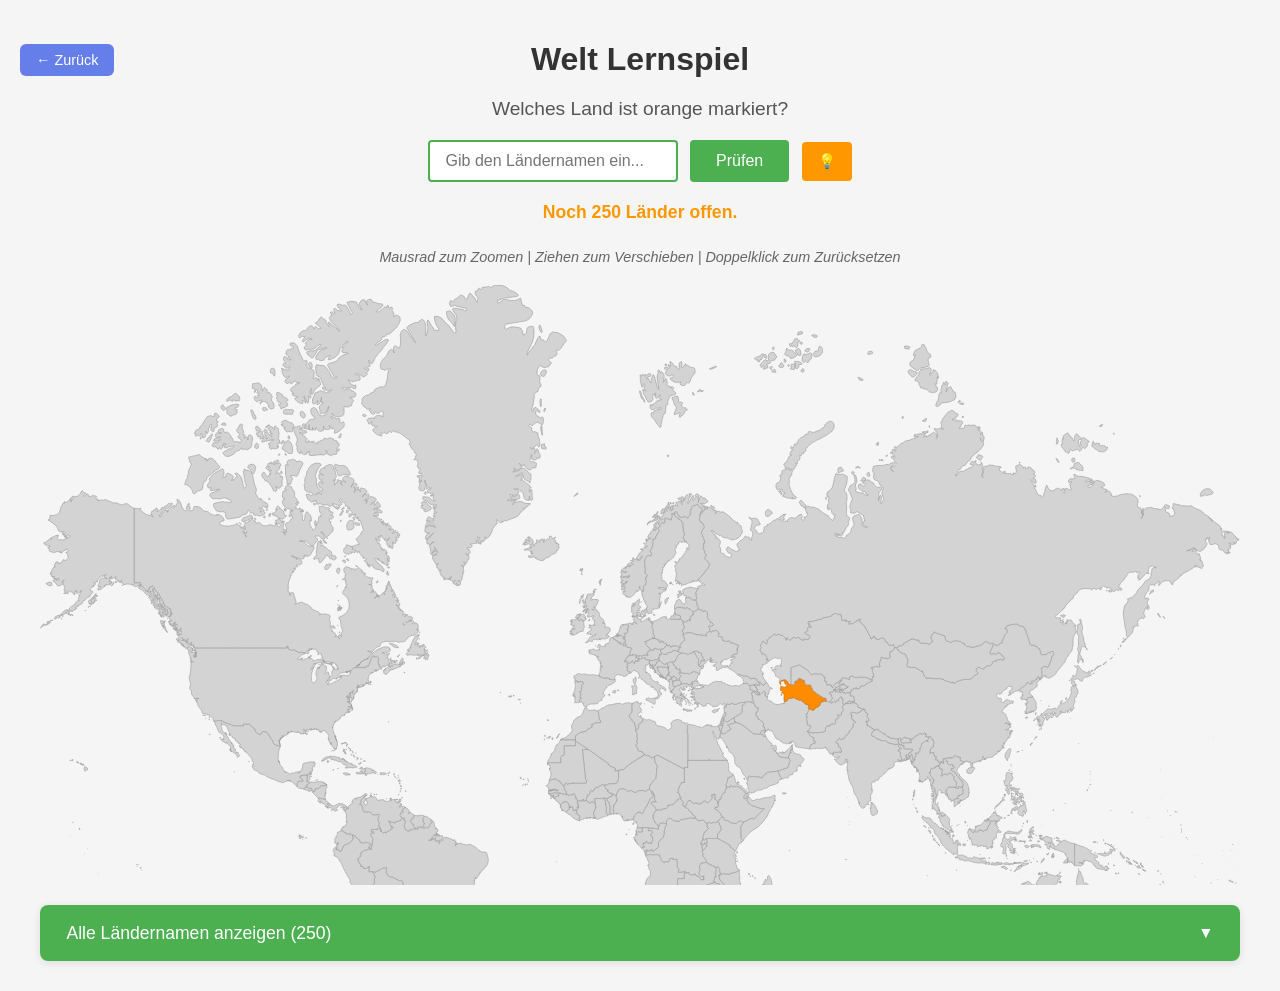
==== game.html @ cc3c7e0b "feat: add multi-map support with home screen and continent maps - Create maps/ folder structure with" ====
<!DOCTYPE html>
<html lang="de">
<head>
    <meta charset="UTF-8">
    <meta name="viewport" content="width=device-width, initial-scale=1.0">
    <title>Weltkarte Länderspiel</title>
    <link rel="stylesheet" href="css/styles.css">
</head>
<body>
    <div class="game-header">
        <a href="home.html" class="back-button" aria-label="Zurück zur Kartenauswahl">← Zurück</a>
        <h1 id="gameTitle">Weltkarte‑Lernspiel</h1>
    </div>
    
    <p id="question">Welches Land ist orange markiert?</p>

    <div class="input-container">
        <input 
            type="text" 
            id="countryInput" 
            placeholder="Gib den Ländernamen ein..." 
            autocomplete="off"
            aria-label="Länderantwort eingeben">
        <button id="checkButton" aria-label="Antwort prüfen">Prüfen</button>
        <button id="solutionButton" class="solution-button" aria-label="Lösung anzeigen">💡</button>
    </div>

    <p id="status"></p>
    <p id="controls">Mausrad zum Zoomen | Ziehen zum Verschieben | Doppelklick zum Zurücksetzen</p>

    <div id="mapContainer" role="application" aria-label="Interaktive Weltkarte"></div>

    <div class="accordion-container">
        <button class="accordion-button" id="countryListToggle" aria-expanded="false">
            Alle Ländernamen anzeigen
            <span class="accordion-icon">▼</span>
        </button>
        <div class="accordion-content" id="countryList">
            <!-- Will be populated by JavaScript -->
        </div>
    </div>

    <script type="module" src="js/game.js"></script>
</body>
</html>
---- css/styles.css ----
/* Global Styles */
body {
    font-family: Arial, sans-serif;
    text-align: center;
    margin: 0;
    padding: 20px;
    background-color: #f5f5f5;
}

.game-header {
    position: relative;
    margin-bottom: 20px;
}

.back-button {
    position: absolute;
    left: 0;
    top: 50%;
    transform: translateY(-50%);
    padding: 8px 16px;
    background: #667eea;
    color: white;
    text-decoration: none;
    border-radius: 6px;
    font-size: 0.9em;
    transition: background 0.3s;
}

.back-button:hover {
    background: #5568d3;
}

h1 {
    color: #333;
    margin-bottom: 10px;
}

/* Map Container */
#mapContainer {
    width: 100%;
    max-width: 1200px;
    margin: 20px auto;
    overflow: hidden;
    cursor: grab;
    height: 600px;
    position: relative;

}

#mapContainer:active {
    cursor: grabbing;
}

#mapContainer svg {
    width: 100%;
    height: auto;
}

/* Default country color */
#mapContainer svg path {
    fill: #d3d3d3;
    stroke: #999;
    stroke-width: 0.5;
}

/* Country States */
#mapContainer svg path.guessed {
    fill: #4CAF50 !important; /* Green - same as button */
    stroke: #2E7D32 !important; /* Darker green for border */
}

#mapContainer svg path.target {
    fill: #FF8C00 !important; /* Dark Orange */
    stroke: #CC6600 !important; /* Darker orange for border */
}

/* Highlight circle for small countries */
.country-highlight-circle {
    fill: none !important;
    stroke: red !important;
    stroke-width: 2;
    stroke-dasharray: 5, 5;
    animation: pulse 2s ease-in-out infinite;
}

@keyframes pulse {
    0%, 100% {
        stroke-opacity: 1;
        stroke-width: 2;
    }
    50% {
        stroke-opacity: 0.5;
        stroke-width: 3;
    }
}

/* Input and Controls */
.input-container {
    margin: 20px 0;
    display: block;
}

input {
    padding: 0.6em 1em;
    font-size: 1em;
    margin-right: 8px;
    border: 2px solid #ccc;
    border-radius: 4px;
    min-width: 250px;
    box-sizing: border-box;
}

input:focus {
    outline: none;
    border-color: #4CAF50;
}

button {
    padding: 0.6em 1.5em;
    font-size: 1em;
    background-color: #4CAF50;
    color: white;
    border: 2px solid transparent;
    border-radius: 4px;
    cursor: pointer;
    transition: background-color 0.3s;
    box-sizing: border-box;
}

button:hover {
    background-color: #45a049;
}

button:active {
    background-color: #3d8b40;
}

.solution-button {
    background-color: #FF9800;
    margin-left: 0.5rem;
    padding: 0.6em 1em;
    font-size: 0.9em;
}

.solution-button:hover {
    background-color: #F57C00;
}

.solution-button:active {
    background-color: #E65100;
}

/* Status Messages */
#question {
    font-size: 1.2em;
    color: #555;
    margin: 10px 0;
}

#status {
    margin-top: 12px;
    font-weight: bold;
    font-size: 1.1em;
    min-height: 30px;
}

#controls {
    margin-top: 10px;
    font-size: 0.9em;
    color: #666;
    font-style: italic;
}

/* Success Message */
.success {
    color: #4CAF50;
}

.error {
    color: #f44336;
}

.info {
    color: #FF9800;
}

/* Accordion Styles */
.accordion-container {
    max-width: 1200px;
    margin: 10px auto;
    background-color: #fff;
    border-radius: 8px;
    box-shadow: 0 2px 8px rgba(0, 0, 0, 0.1);
    overflow: hidden;
}

.accordion-button {
    width: 100%;
    padding: 1em 1.5em;
    font-size: 1.1em;
    background-color: #4CAF50;
    color: white;
    border: none;
    cursor: pointer;
    text-align: left;
    display: flex;
    justify-content: space-between;
    align-items: center;
    transition: background-color 0.3s;
}

.accordion-button:hover {
    background-color: #45a049;
}

.accordion-icon {
    transition: transform 0.3s;
    font-size: 0.9em;
}

.accordion-button[aria-expanded="true"] .accordion-icon {
    transform: rotate(180deg);
}

.accordion-content {
    max-height: 0;
    overflow: hidden;
    transition: max-height 0.3s ease-out;
    background-color: #fff;
}

.accordion-content.active {
    max-height: 600px;
    overflow-y: auto;
}

.country-list {
    display: grid;
    grid-template-columns: repeat(auto-fill, minmax(200px, 1fr));
    gap: 10px;
    padding: 20px;
    list-style: none;
    margin: 0;
}

.country-list li {
    padding: 8px 12px;
    background-color: #f9f9f9;
    border-left: 3px solid #ddd;
    border-radius: 4px;
    font-size: 0.95em;
}

.country-list li.guessed-country {
    background-color: #e8f5e9;
    border-left-color: #4CAF50;
    color: #2e7d32;
}

/* Responsive Design */
@media (max-width: 768px) {
    body {
        padding: 10px;
    }

    .game-header {
        margin-bottom: 15px;
    }

    .back-button {
        position: static;
        transform: none;
        display: inline-block;
        margin-bottom: 10px;
        font-size: 0.85em;
        padding: 6px 12px;
    }

    h1 {
        font-size: 1.5em;
        margin-bottom: 8px;
    }

    #question {
        font-size: 1em;
    }

    .input-container {
        display: flex;
        flex-wrap: wrap;
        gap: 8px;
        justify-content: center;
    }

    input {
        flex: 1 1 100%;
        min-width: 0;
        width: 100%;
        margin-right: 0;
        font-size: 16px; /* Prevents zoom on iOS */
    }

    button {
        flex: 1 1 auto;
        padding: 0.75em 1em;
        min-width: 0;
    }

    .solution-button {
        margin-left: 0;
        flex: 0 0 auto;
    }

    #mapContainer {
        height: 400px;
        margin: 15px auto;
    }

    #controls {
        font-size: 0.8em;
    }

    .country-list {
        grid-template-columns: 1fr;
        padding: 15px;
        gap: 8px;
    }

    .accordion-button {
        font-size: 0.9em;
        padding: 12px 15px;
    }
}

@media (max-width: 480px) {
    h1 {
        font-size: 1.3em;
    }

    #mapContainer {
        height: 300px;
    }

    #status {
        font-size: 1em;
    }

    .country-list li {
        font-size: 0.9em;
        padding: 6px 10px;
    }
}

@media (min-width: 769px) and (max-width: 1024px) {
    .country-list {
        grid-template-columns: repeat(auto-fill, minmax(180px, 1fr));
    }

    #mapContainer {
        height: 500px;
    }
}
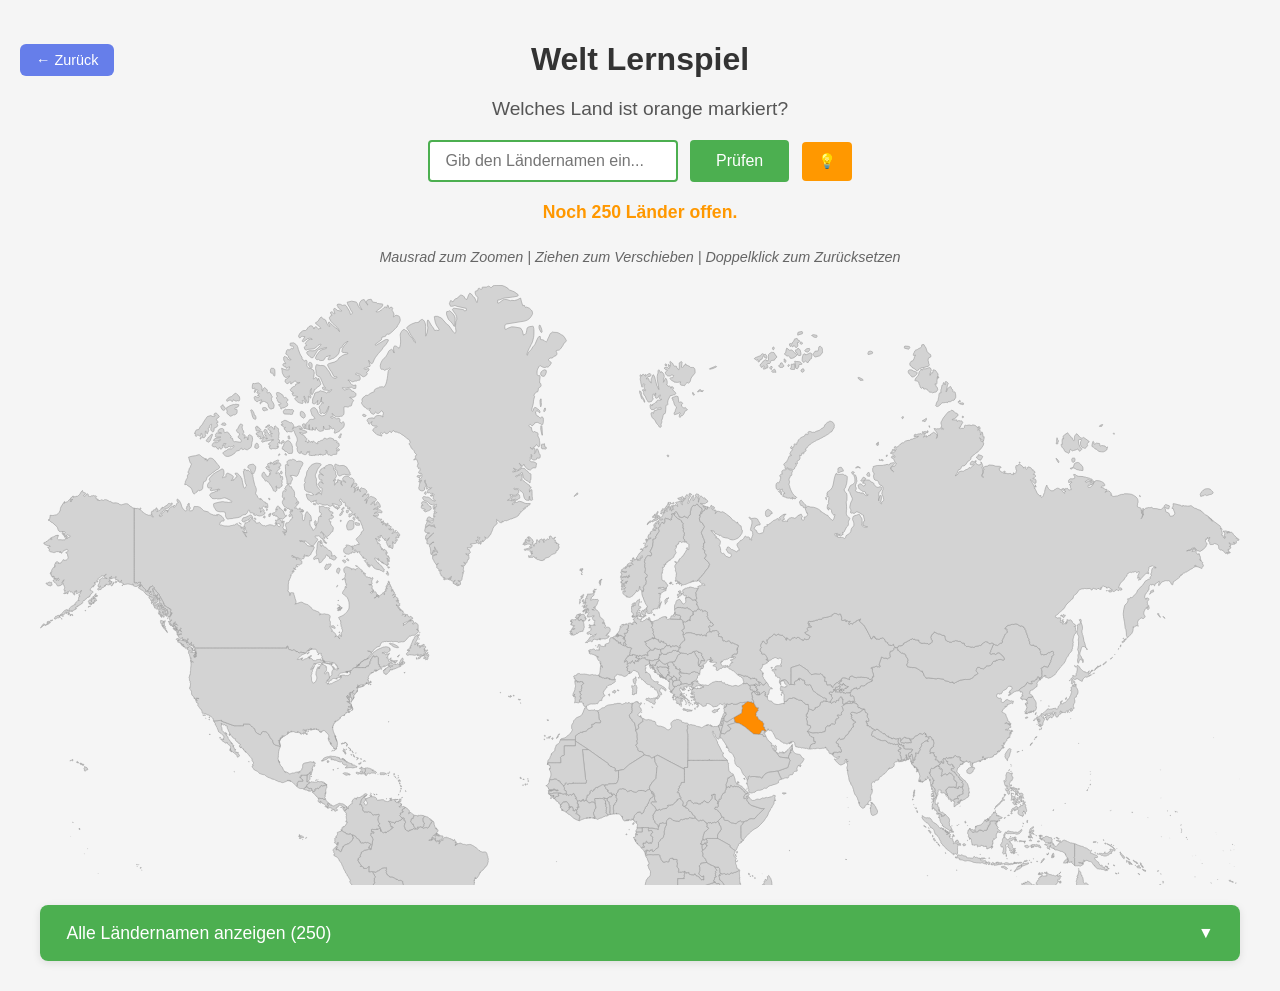
==== commit a5cef585: "refactor: consolidate to single CSS file and improve home page - Move home.html to index.html as mai" ====
--- a/game.html
+++ b/game.html
@@ -8,7 +8,7 @@
 </head>
 <body>
     <div class="game-header">
-        <a href="home.html" class="back-button" aria-label="Zurück zur Kartenauswahl">← Zurück</a>
+        <a href="index.html" class="back-button" aria-label="Zurück zur Kartenauswahl">← Zurück</a>
         <h1 id="gameTitle">Weltkarte‑Lernspiel</h1>
     </div>
     
--- a/css/styles.css
+++ b/css/styles.css
@@ -7,6 +7,118 @@
     background-color: #f5f5f5;
 }
 
+/* Home Page Styles */
+body.home-page {
+    background-color: #f5f5f5;
+    padding: 0;
+}
+
+body.home-page .container {
+    max-width: 1200px;
+    margin: 0 auto;
+    padding: 40px 20px;
+}
+
+body.home-page h1 {
+    text-align: center;
+    color: #333;
+    font-size: 2.5em;
+    margin-bottom: 10px;
+}
+
+body.home-page .subtitle {
+    text-align: center;
+    color: #666;
+    font-size: 1.2em;
+    margin-bottom: 40px;
+}
+
+.map-grid {
+    display: grid;
+    grid-template-columns: repeat(auto-fit, minmax(320px, 1fr));
+    gap: 25px;
+    margin-top: 30px;
+}
+
+.map-card {
+    background: white;
+    border-radius: 12px;
+    overflow: hidden;
+    box-shadow: 0 4px 6px rgba(0,0,0,0.1);
+    transition: transform 0.3s, box-shadow 0.3s;
+    cursor: pointer;
+    text-decoration: none;
+    color: inherit;
+    display: flex;
+    flex-direction: column;
+}
+
+.map-card:hover {
+    transform: translateY(-5px);
+    box-shadow: 0 8px 15px rgba(0,0,0,0.2);
+}
+
+.map-card-preview {
+    width: 100%;
+    height: 180px;
+    background: #f0f0f0;
+    position: relative;
+    overflow: hidden;
+}
+
+.map-card-preview svg {
+    width: 100%;
+    height: 100%;
+    object-fit: contain;
+    padding: 15px;
+}
+
+.map-card-preview svg path,
+.map-card-preview svg circle {
+    fill: #667eea !important;
+    stroke: #5568d3 !important;
+    stroke-width: 0.5;
+}
+
+.map-card-content {
+    padding: 20px;
+}
+
+.map-card h2 {
+    margin: 0 0 10px 0;
+    color: #667eea;
+    font-size: 1.8em;
+}
+
+.map-card .description {
+    color: #666;
+    margin: 10px 0;
+    font-size: 1em;
+    line-height: 1.5;
+}
+
+.map-card .stat {
+    display: flex;
+    justify-content: center;
+    align-items: center;
+    margin-top: 15px;
+    padding-top: 15px;
+    border-top: 1px solid #eee;
+    gap: 8px;
+}
+
+.map-card .stat-label {
+    font-size: 0.9em;
+    color: #999;
+}
+
+.map-card .stat-value {
+    font-size: 1.4em;
+    font-weight: bold;
+    color: #667eea;
+}
+
+/* Game Page Styles */
 .game-header {
     position: relative;
     margin-bottom: 20px;
@@ -263,6 +375,27 @@
         padding: 10px;
     }
 
+    body.home-page .container {
+        padding: 30px 15px;
+    }
+
+    body.home-page h1 {
+        font-size: 2em;
+    }
+
+    body.home-page .subtitle {
+        font-size: 1em;
+    }
+
+    .map-grid {
+        grid-template-columns: 1fr;
+        gap: 20px;
+    }
+
+    .map-card-preview {
+        height: 150px;
+    }
+
     .game-header {
         margin-bottom: 15px;
     }
@@ -333,6 +466,18 @@
 }
 
 @media (max-width: 480px) {
+    body.home-page h1 {
+        font-size: 1.6em;
+    }
+
+    .map-card h2 {
+        font-size: 1.5em;
+    }
+
+    .map-card-preview {
+        height: 120px;
+    }
+
     h1 {
         font-size: 1.3em;
     }
